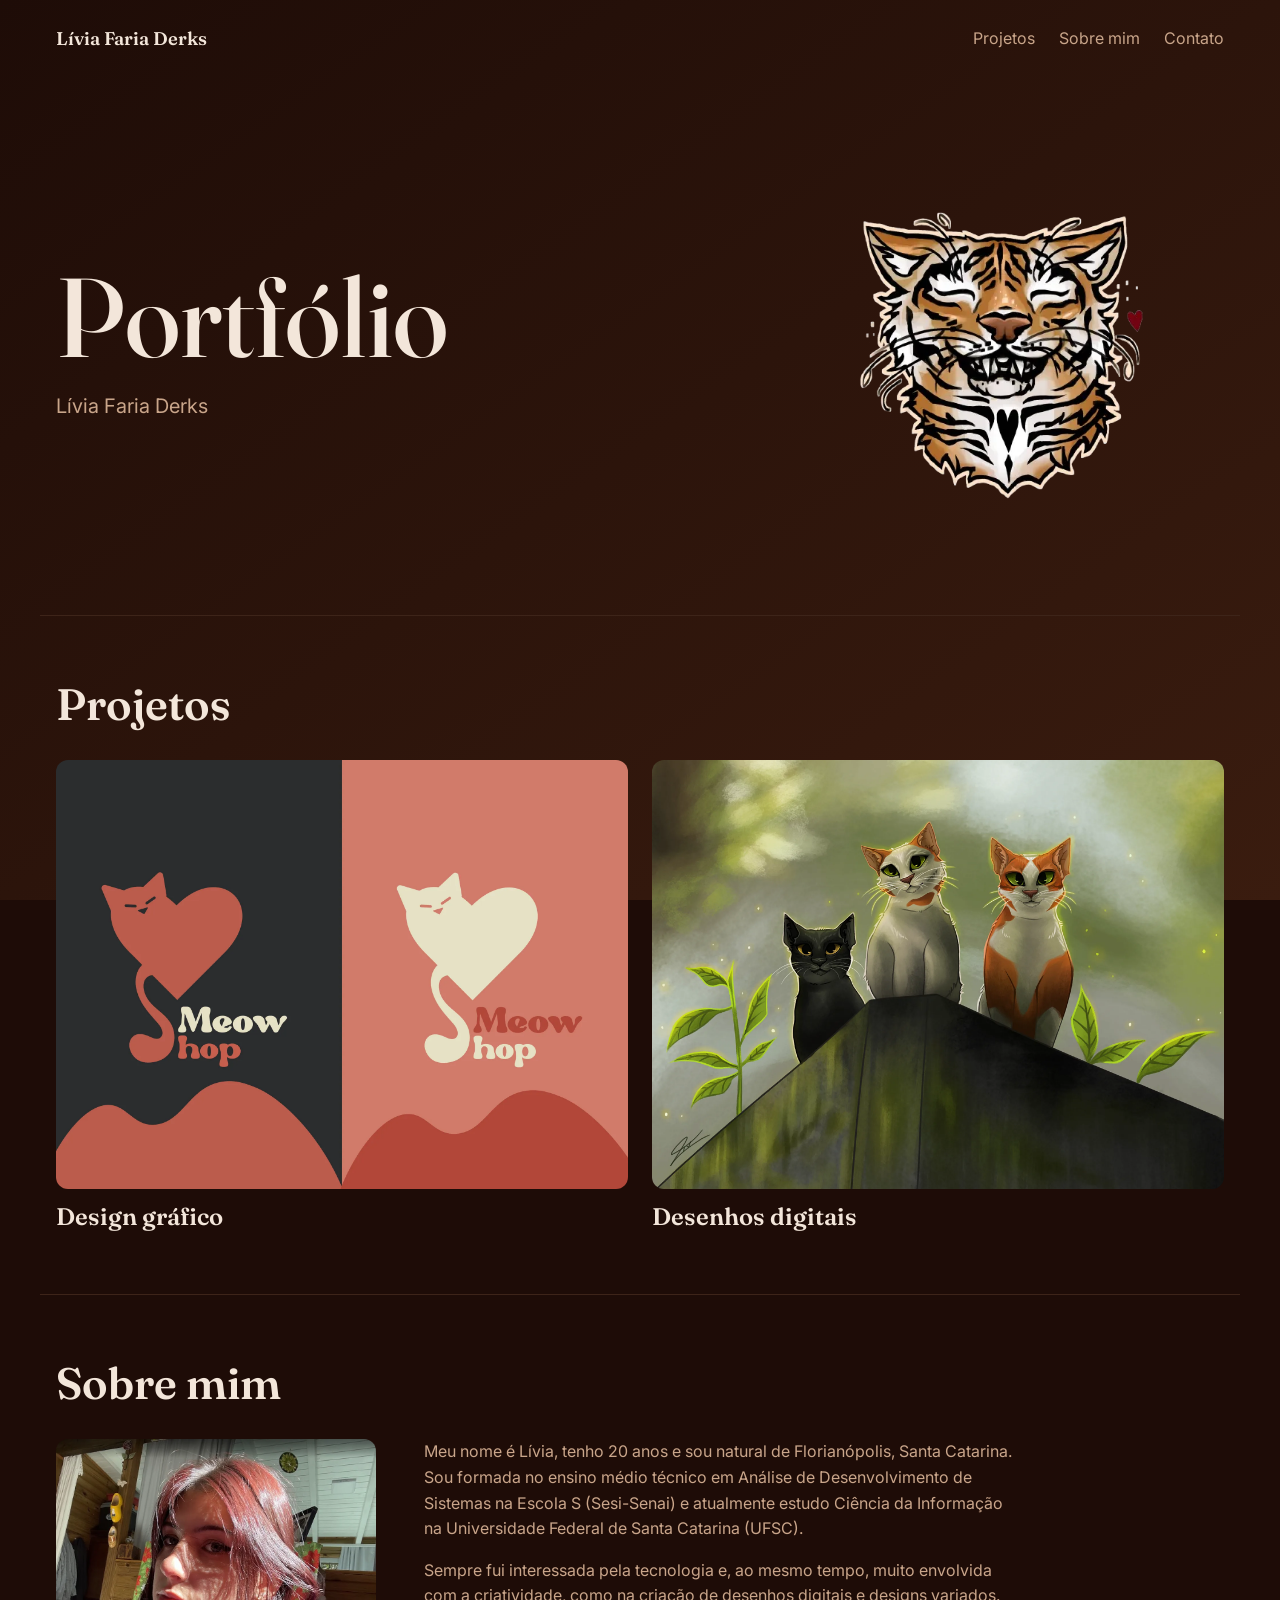
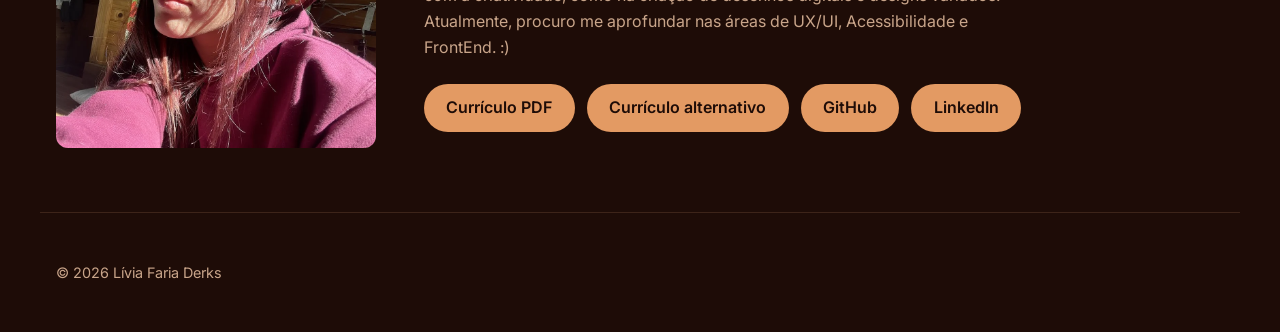
==== index.html @ b74f43a2 "design grafico vem antes de desenhos" ====
<!DOCTYPE html>
<html lang="pt-br">

<head>
  <meta charset="UTF-8" />
  <meta name="viewport" content="width=device-width, initial-scale=1.0" />
  <meta name="description" content="Portfólio de Lívia Faria Derks: desenhos digitais e design gráfico." />
  <link rel="preconnect" href="https://fonts.googleapis.com" />
  <link rel="preconnect" href="https://fonts.gstatic.com" crossorigin />
  <link href="https://fonts.googleapis.com/css2?family=Fraunces:opsz,wght@9..144,500;9..144,600&family=Inter:wght@400;600&display=swap" rel="stylesheet" />
  <link rel="stylesheet" href="css/base.css" />
  <link rel="stylesheet" href="css/home.css" />
  <title>Portfólio | Lívia Faria Derks</title>
</head>

<body>
  <header class="topo container">
    <a href="#inicio" class="topo__nome">Lívia Faria Derks</a>
    <nav aria-label="Principal">
      <ul class="topo__links">
        <li><a href="#projetos">Projetos</a></li>
        <li><a href="#sobre">Sobre mim</a></li>
        <li>
          <a href="https://mail.google.com/mail/?view=cm&amp;fs=1&amp;to=liviadks@gmail.com" target="_blank"
            rel="noopener noreferrer">Contato<span class="sr-only"> (abre em nova aba)</span></a>
        </li>
      </ul>
    </nav>
  </header>

  <main>
    <section class="inicio container" id="inicio">
      <div>
        <h1>Portfólio</h1>
        <p class="inicio__nome">Lívia Faria Derks</p>
      </div>
      <img src="assets/img/ui/header.webp" alt="header" class="inicio__img" width="512" height="487" />
    </section>

    <section class="projetos container" id="projetos">
      <h2>Projetos</h2>
      <div class="projetos__lista">
        <a href="design.html" class="projeto-card">
          <img src="assets/img/design/meowshop/identidade-visual.webp" alt="" width="2000" height="1414"
            loading="lazy" />
          <h3>Design gráfico</h3>
        </a>
        <a href="desenhos.html" class="projeto-card">
          <img src="assets/img/desenhos/stray.webp" alt="" width="2000" height="1604" loading="lazy" />
          <h3>Desenhos digitais</h3>
        </a>
      </div>
    </section>

    <section class="sobre container" id="sobre">
      <h2>Sobre mim</h2>
      <div class="sobre__conteudo">
        <img src="assets/img/ui/foto-livia.webp" alt="about" class="sobre__foto" width="940" height="905"
          loading="lazy" />
        <div class="sobre__texto">
          <p>
            Meu nome é Lívia, tenho 20 anos e sou natural de Florianópolis, Santa Catarina. Sou formada no ensino médio
            técnico em Análise de Desenvolvimento de Sistemas na Escola S (Sesi-Senai) e atualmente estudo Ciência da
            Informação na Universidade Federal de Santa Catarina (UFSC).
          </p>
          <p>
            Sempre fui interessada pela tecnologia e, ao mesmo tempo, muito envolvida com a criatividade, como na criação
            de desenhos digitais e designs variados. Atualmente, procuro me aprofundar nas áreas de UX/UI, Acessibilidade
            e FrontEnd. :)
          </p>
          <div class="sobre__links">
            <a class="btn" href="assets/docs/curriculo-livia-faria-derks.docx" download>Currículo PDF</a>
            <a class="btn" href="https://meu-curriculo-roan.vercel.app/" target="_blank"
              rel="noopener noreferrer">Currículo alternativo<span class="sr-only"> (abre em nova aba)</span></a>
            <a class="btn" href="https://github.com/liviadks" target="_blank" rel="noopener noreferrer">GitHub<span
                class="sr-only"> (abre em nova aba)</span></a>
            <a class="btn" href="https://www.linkedin.com/in/l%C3%ADviadks/" target="_blank"
              rel="noopener noreferrer">LinkedIn<span class="sr-only"> (abre em nova aba)</span></a>
          </div>
        </div>
      </div>
    </section>
  </main>

  <footer class="rodape container">
    <p>© 2026 Lívia Faria Derks</p>
  </footer>
</body>

</html>
---- css/base.css ----
:root {
  --fundo: #1e0c07;
  --fundo-2: #2a1610;
  --borda: #3d2419;
  --texto: #f3e6da;
  --texto-2: #c9a58a;
  --destaque: #e39a63;
  --destaque-hover: #eeb07f;
  --fonte-titulo: "Fraunces", Georgia, serif;
  --fonte-texto: "Inter", system-ui, sans-serif;
  --largura: 1200px;
}

* {
  padding: 0;
  margin: 0;
  box-sizing: border-box;
}

html {
  scroll-behavior: smooth;
}

body {
  font-family: var(--fonte-texto);
  line-height: 1.6;
  min-height: 100vh;
  color: var(--texto);
  background-color: var(--fundo);
  background-image: linear-gradient(to bottom right, var(--fundo), #3a1c0f);
  background-attachment: fixed;
}

img {
  display: block;
  max-width: 100%;
  height: auto;
}

h1, h2, h3 {
  font-family: var(--fonte-titulo);
  font-weight: 600;
  line-height: 1.1;
}

a {
  color: var(--destaque);
}

a:hover {
  color: var(--destaque-hover);
}

:focus-visible {
  outline: 2px solid var(--destaque);
  outline-offset: 3px;
}

.container {
  max-width: var(--largura);
  margin-inline: auto;
  padding-inline: 1rem;
}

/* so pra leitor de tela */
.sr-only {
  position: absolute;
  width: 1px;
  height: 1px;
  overflow: hidden;
  clip: rect(0 0 0 0);
  white-space: nowrap;
}

/* topo */
.topo {
  display: flex;
  flex-wrap: wrap;
  align-items: center;
  justify-content: space-between;
  gap: 0.5rem 2rem;
  padding-block: 1.5rem;
}

.topo__nome {
  font-family: var(--fonte-titulo);
  font-size: 1.15rem;
  font-weight: 600;
  color: var(--texto);
  text-decoration: none;
}

.topo__links {
  display: flex;
  flex-wrap: wrap;
  gap: 0.25rem 1.5rem;
  list-style: none;
}

.topo__links a {
  color: var(--texto-2);
  text-decoration: none;
}

.topo__links a:hover {
  color: var(--texto);
}

/* botao */
.btn {
  display: inline-block;
  padding: 0.7rem 1.4rem;
  font-weight: 600;
  color: var(--fundo);
  background-color: var(--destaque);
  border: none;
  border-radius: 5rem;
  text-decoration: none;
  cursor: pointer;
  transition: background-color 0.2s;
}

.btn:hover {
  color: var(--fundo);
  background-color: var(--destaque-hover);
}

.rodape {
  padding-block: 3rem;
  font-size: 0.9rem;
  color: var(--texto-2);
  border-top: 1px solid var(--borda);
}

@media (prefers-reduced-motion: reduce) {
  html {
    scroll-behavior: auto;
  }

  * {
    transition: none !important;
  }
}
---- css/home.css ----
/* inicio */
.inicio {
  display: grid;
  gap: 2rem;
  align-items: center;
  padding-block: 3rem 5rem;
}

.inicio h1 {
  font-size: clamp(3.5rem, 12vw, 7rem);
  font-weight: 500;
}

.inicio__nome {
  margin-top: 0.75rem;
  font-size: 1.25rem;
  color: var(--texto-2);
}

.inicio__img {
  width: min(100%, 380px);
  justify-self: center;
}

/* projetos */
.projetos,
.sobre {
  padding-block: 4rem;
  border-top: 1px solid var(--borda);
}

.projetos h2,
.sobre h2 {
  margin-bottom: 2rem;
  font-size: clamp(2rem, 6vw, 2.75rem);
}

.projetos__lista {
  display: grid;
  grid-template-columns: repeat(auto-fit, minmax(min(100%, 320px), 1fr));
  gap: 1.5rem;
}

.projeto-card {
  display: block;
  color: var(--texto);
  text-decoration: none;
}

.projeto-card img {
  width: 100%;
  aspect-ratio: 4 / 3;
  object-fit: cover;
  border-radius: 0.75rem;
  transition: opacity 0.2s;
}

.projeto-card:hover img {
  opacity: 0.85;
}

.projeto-card h3 {
  margin-top: 0.9rem;
  font-size: 1.5rem;
}

.projeto-card:hover {
  color: var(--destaque);
}

/* sobre mim */
.sobre__conteudo {
  display: grid;
  gap: 2rem;
  align-items: start;
}

.sobre__foto {
  width: min(100%, 320px);
  border-radius: 0.75rem;
}

.sobre__texto p {
  max-width: 60ch;
  margin-bottom: 1rem;
  color: var(--texto-2);
}

.sobre__links {
  display: flex;
  flex-wrap: wrap;
  gap: 0.75rem;
  margin-top: 1.5rem;
}

@media (min-width: 768px) {
  .inicio {
    grid-template-columns: 3fr 2fr;
    padding-block: 5rem 6rem;
  }

  .sobre__conteudo {
    grid-template-columns: 320px 1fr;
    gap: 3rem;
  }
}
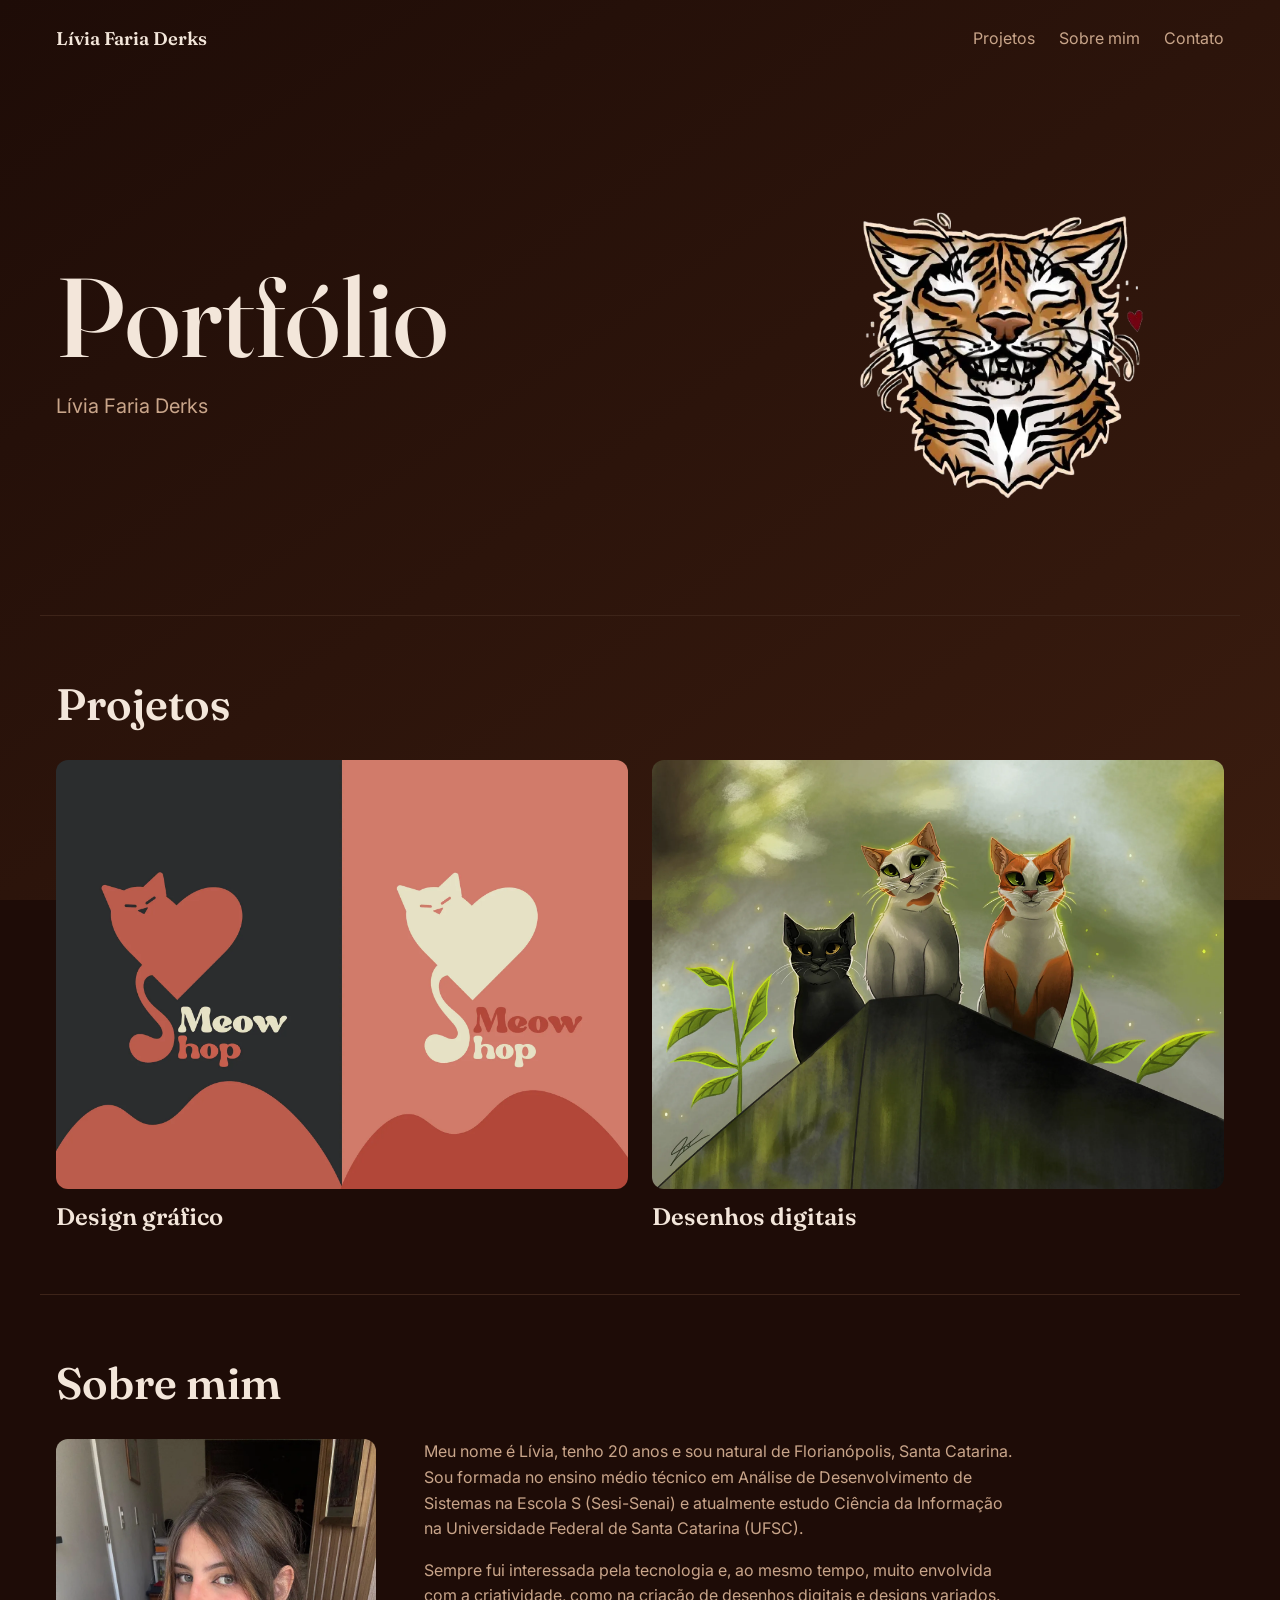
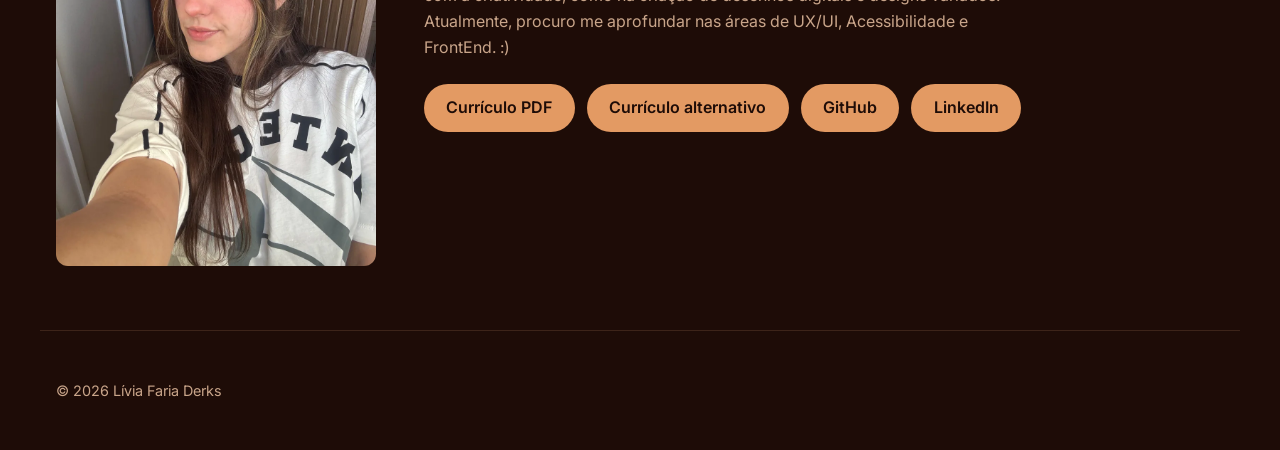
==== commit 8efa333e: "troca a foto do sobre mim" ====
--- a/index.html
+++ b/index.html
@@ -34,7 +34,7 @@
         <h1>Portfólio</h1>
         <p class="inicio__nome">Lívia Faria Derks</p>
       </div>
-      <img src="assets/img/ui/header.webp" alt="header" class="inicio__img" width="512" height="487" />
+      <img src="assets/img/ui/header.webp" alt="Ilustração de um tigre" class="inicio__img" width="512" height="487" />
     </section>
 
     <section class="projetos container" id="projetos">
@@ -55,7 +55,7 @@
     <section class="sobre container" id="sobre">
       <h2>Sobre mim</h2>
       <div class="sobre__conteudo">
-        <img src="assets/img/ui/foto-livia.webp" alt="about" class="sobre__foto" width="940" height="905"
+        <img src="assets/img/ui/livia-portfolio.webp" alt="Foto da Lívia" class="sobre__foto" width="900" height="1200"
           loading="lazy" />
         <div class="sobre__texto">
           <p>
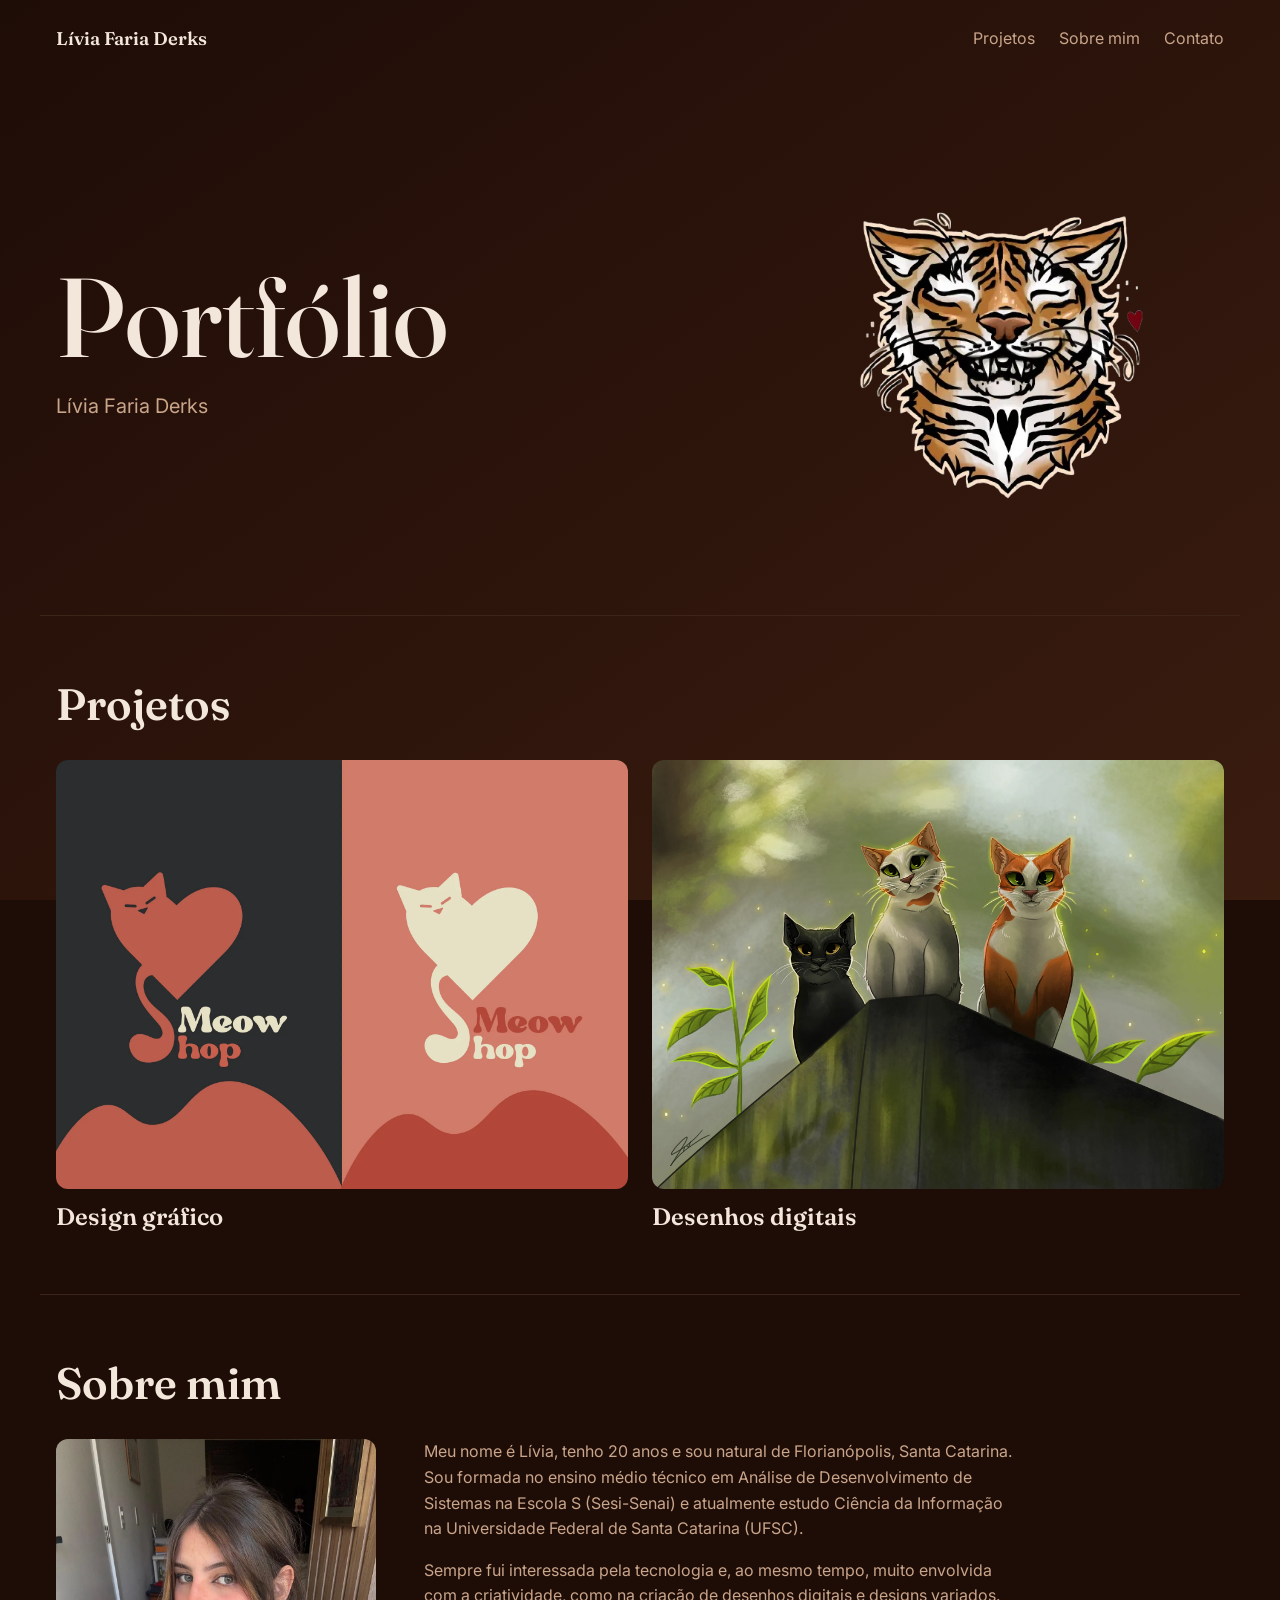
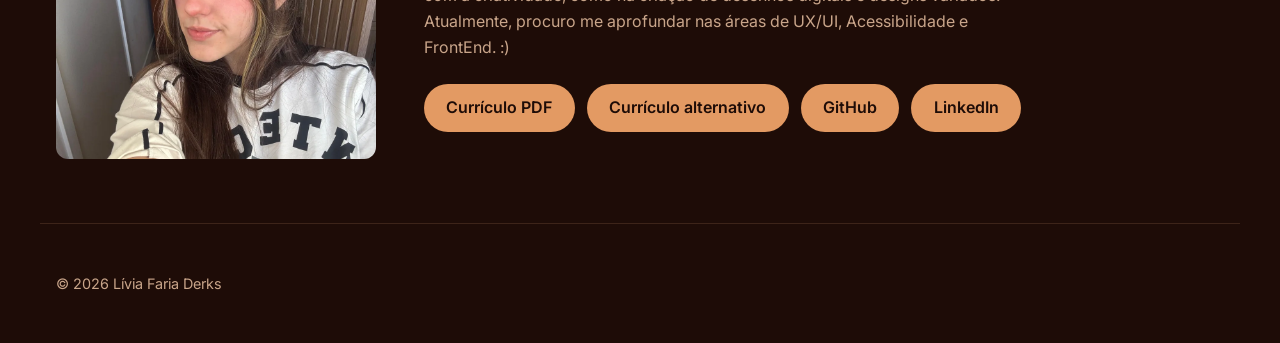
==== commit dcc4fd53: "corta a foto do sobre mim" ====
--- a/index.html
+++ b/index.html
@@ -55,7 +55,7 @@
     <section class="sobre container" id="sobre">
       <h2>Sobre mim</h2>
       <div class="sobre__conteudo">
-        <img src="assets/img/ui/livia-portfolio.webp" alt="Foto da Lívia" class="sobre__foto" width="900" height="1200"
+        <img src="assets/img/ui/livia-portfolio.webp" alt="Foto da Lívia" class="sobre__foto" width="1000" height="1000"
           loading="lazy" />
         <div class="sobre__texto">
           <p>
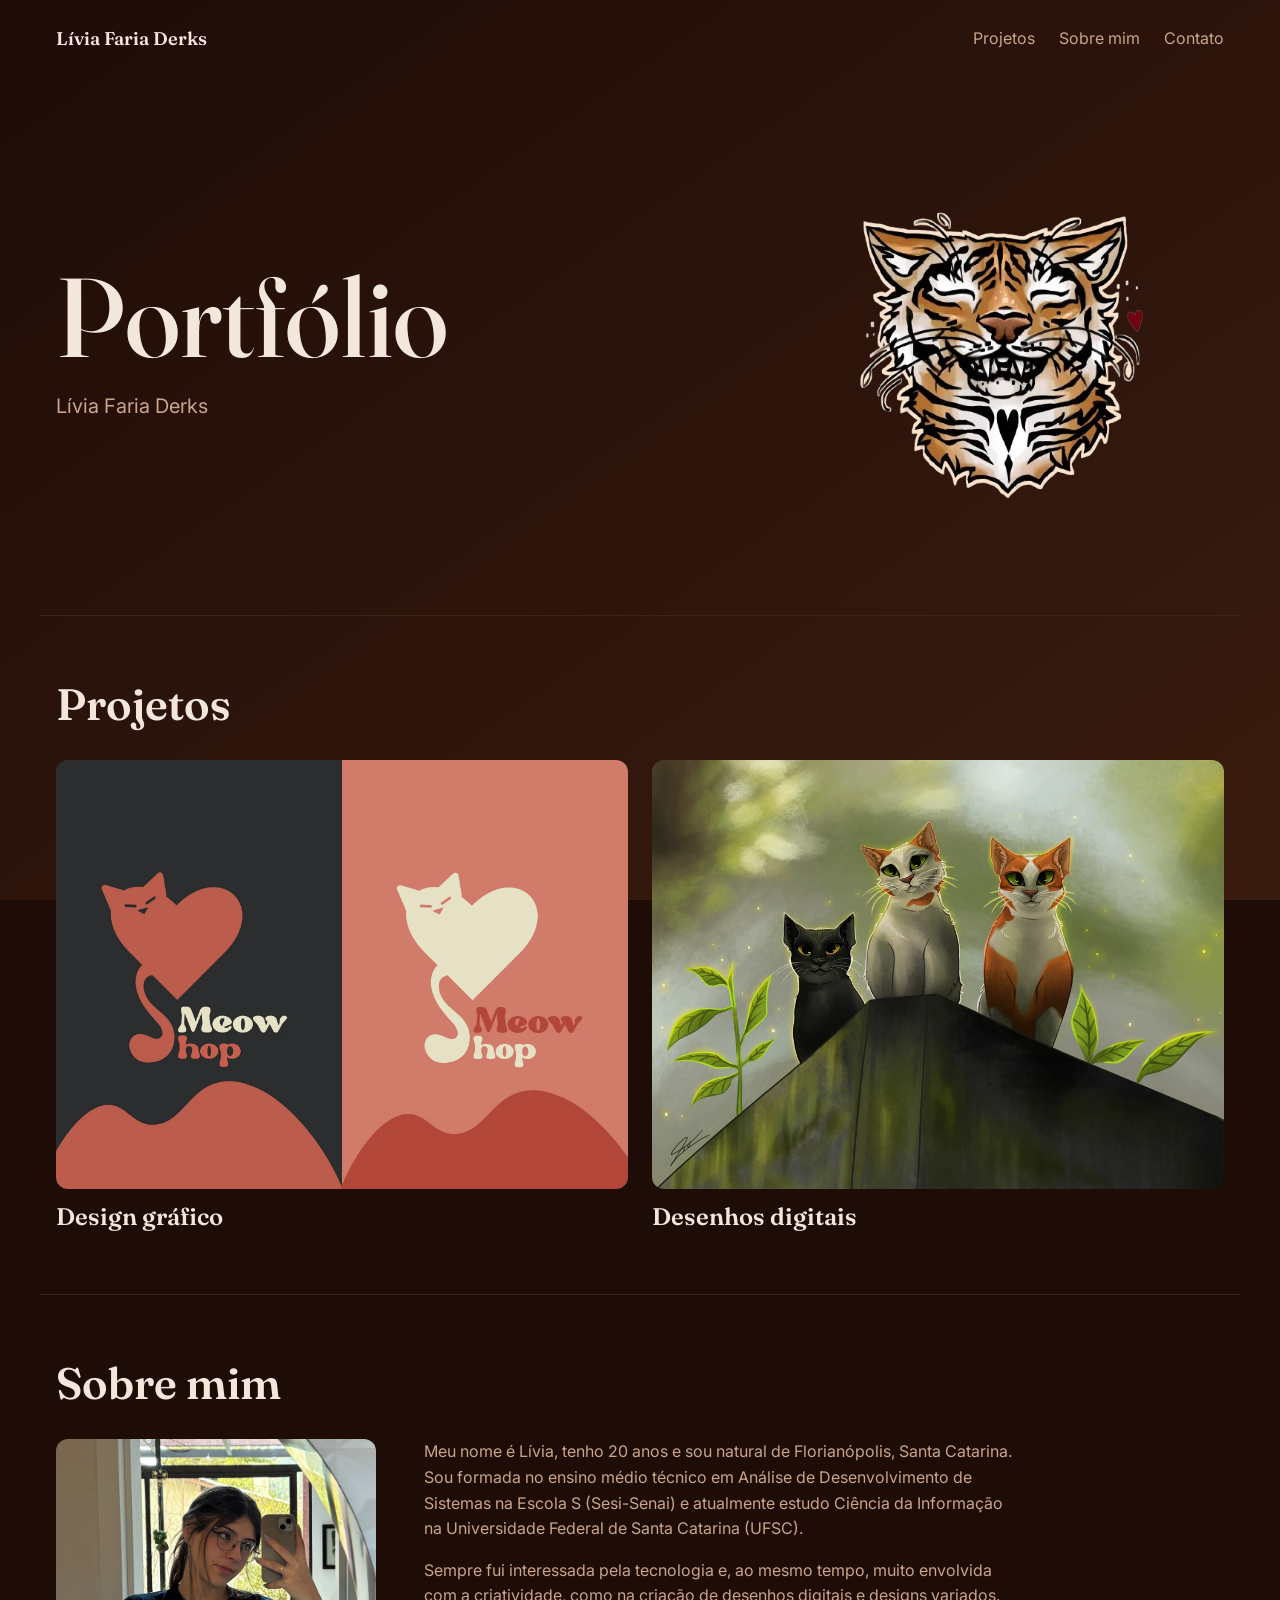
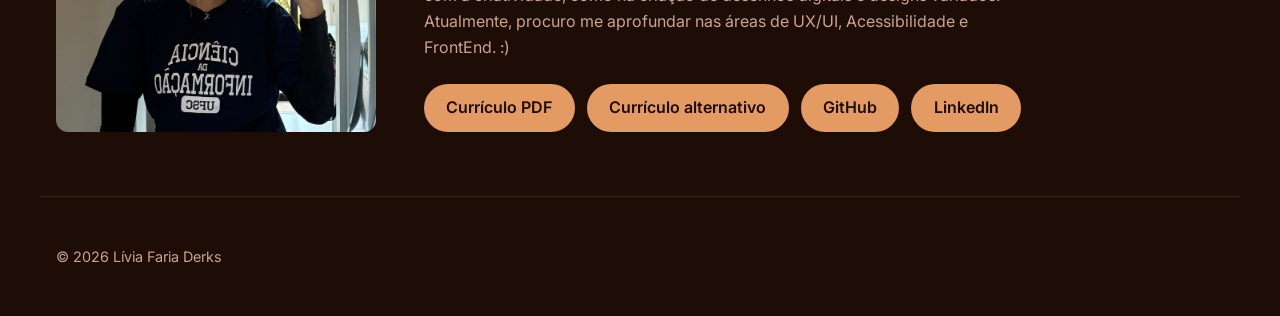
==== commit 7dad9010: "foto do sobre mim alinhada com os botoes" ====
--- a/index.html
+++ b/index.html
@@ -55,8 +55,10 @@
     <section class="sobre container" id="sobre">
       <h2>Sobre mim</h2>
       <div class="sobre__conteudo">
-        <img src="assets/img/ui/livia-portfolio.webp" alt="Foto da Lívia" class="sobre__foto" width="1000" height="1000"
-          loading="lazy" />
+        <div class="sobre__img">
+          <img src="assets/img/ui/livia-portfolio.webp" alt="Foto da Lívia" class="sobre__foto" width="1600"
+            height="1546" loading="lazy" />
+        </div>
         <div class="sobre__texto">
           <p>
             Meu nome é Lívia, tenho 20 anos e sou natural de Florianópolis, Santa Catarina. Sou formada no ensino médio
--- a/css/home.css
+++ b/css/home.css
@@ -102,5 +102,20 @@
   .sobre__conteudo {
     grid-template-columns: 320px 1fr;
     gap: 3rem;
+    align-items: stretch;
+  }
+
+  /* foto termina junto com os botoes */
+  .sobre__img {
+    position: relative;
+  }
+
+  .sobre__foto {
+    position: absolute;
+    inset: 0;
+    width: 100%;
+    height: 100%;
+    object-fit: cover;
+    object-position: top;
   }
 }
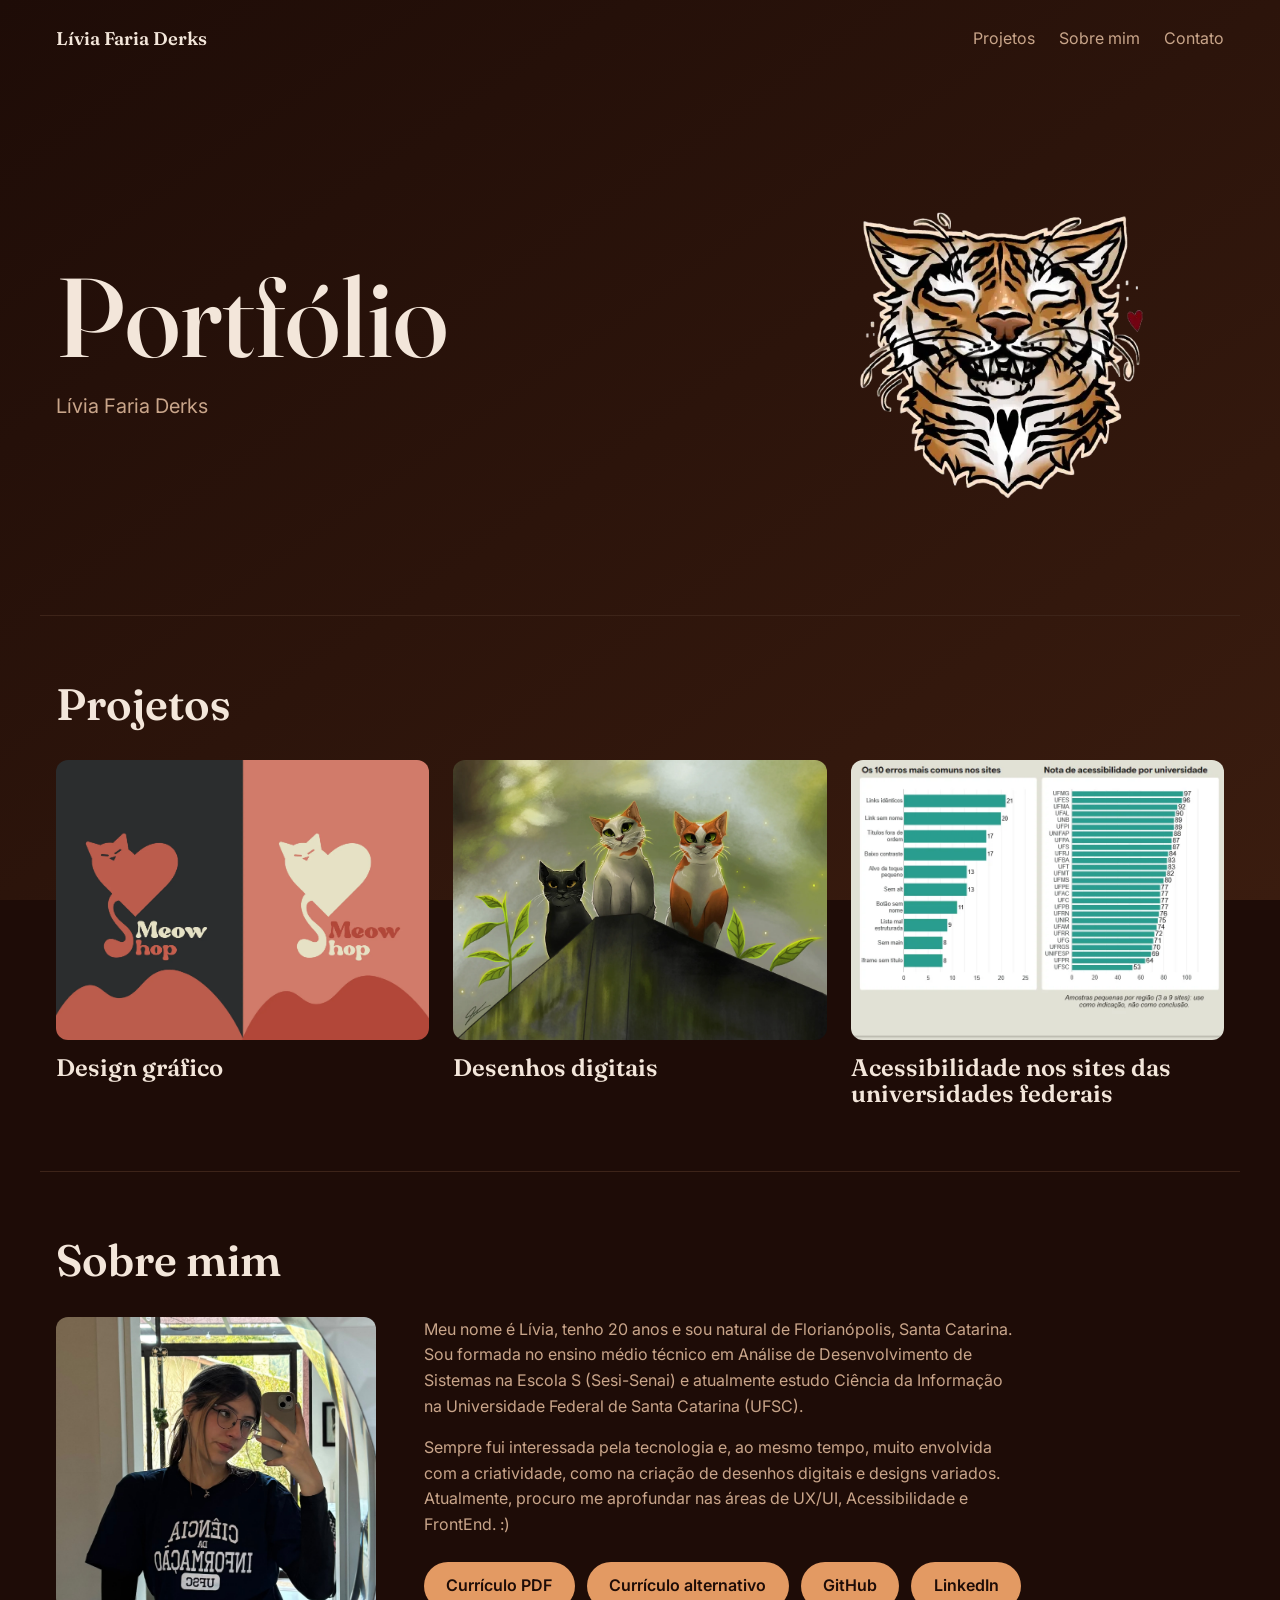
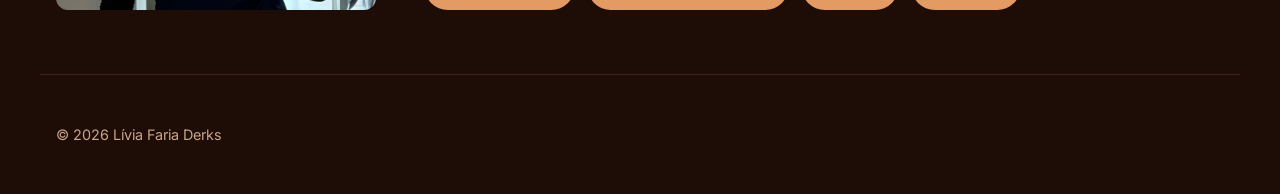
==== commit 4beaea8f: "adiciona o projeto de acessibilidade e link pra pular pro conteudo" ====
--- a/index.html
+++ b/index.html
@@ -14,6 +14,7 @@
 </head>
 
 <body>
+  <a class="pular-link" href="#conteudo">Pular para o conteúdo</a>
   <header class="topo container">
     <a href="#inicio" class="topo__nome">Lívia Faria Derks</a>
     <nav aria-label="Principal">
@@ -28,7 +29,7 @@
     </nav>
   </header>
 
-  <main>
+  <main id="conteudo">
     <section class="inicio container" id="inicio">
       <div>
         <h1>Portfólio</h1>
@@ -48,6 +49,10 @@
         <a href="desenhos.html" class="projeto-card">
           <img src="assets/img/desenhos/stray.webp" alt="" width="2000" height="1604" loading="lazy" />
           <h3>Desenhos digitais</h3>
+        </a>
+        <a href="acessibilidade.html" class="projeto-card">
+          <img src="assets/img/acessibilidade/dashboard.webp" alt="" width="846" height="634" loading="lazy" />
+          <h3>Acessibilidade nos sites das universidades federais</h3>
         </a>
       </div>
     </section>
--- a/css/base.css
+++ b/css/base.css
@@ -60,6 +60,24 @@
   max-width: var(--largura);
   margin-inline: auto;
   padding-inline: 1rem;
+}
+
+/* link pra pular direto pro conteudo (aparece no tab) */
+.pular-link {
+  position: absolute;
+  top: -100px;
+  left: 1rem;
+  z-index: 10;
+  padding: 0.75rem 1rem;
+  font-weight: 600;
+  color: var(--fundo);
+  background-color: var(--destaque);
+  border-radius: 0.5rem;
+}
+
+.pular-link:focus {
+  top: 1rem;
+  color: var(--fundo);
 }
 
 /* so pra leitor de tela */
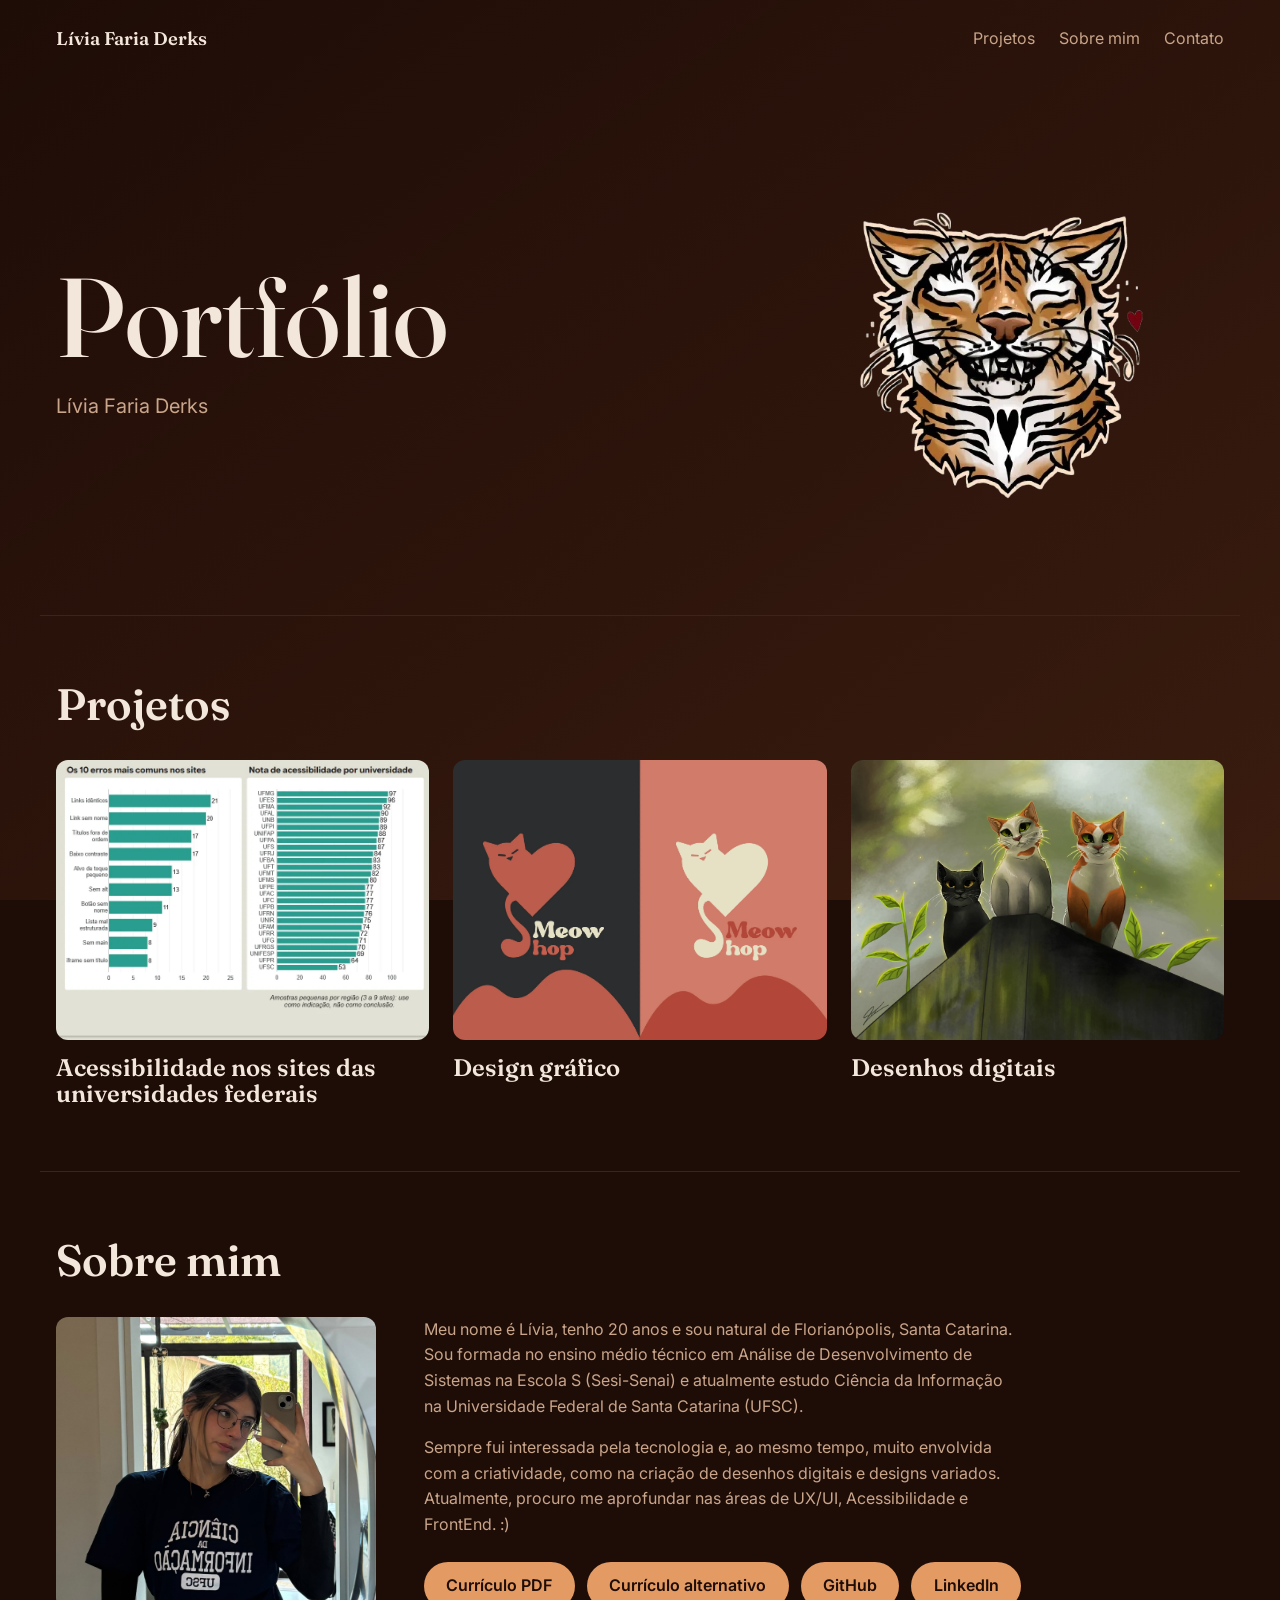
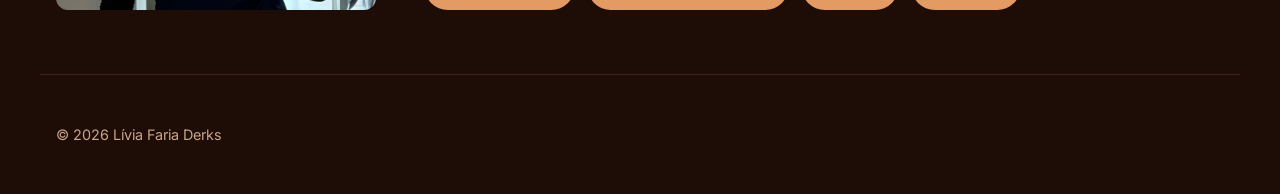
==== commit 916ad302: "acessibilidade primeiro nos projetos" ====
--- a/index.html
+++ b/index.html
@@ -41,6 +41,10 @@
     <section class="projetos container" id="projetos">
       <h2>Projetos</h2>
       <div class="projetos__lista">
+        <a href="acessibilidade.html" class="projeto-card">
+          <img src="assets/img/acessibilidade/dashboard.webp" alt="" width="846" height="634" loading="lazy" />
+          <h3>Acessibilidade nos sites das universidades federais</h3>
+        </a>
         <a href="design.html" class="projeto-card">
           <img src="assets/img/design/meowshop/identidade-visual.webp" alt="" width="2000" height="1414"
             loading="lazy" />
@@ -49,10 +53,6 @@
         <a href="desenhos.html" class="projeto-card">
           <img src="assets/img/desenhos/stray.webp" alt="" width="2000" height="1604" loading="lazy" />
           <h3>Desenhos digitais</h3>
-        </a>
-        <a href="acessibilidade.html" class="projeto-card">
-          <img src="assets/img/acessibilidade/dashboard.webp" alt="" width="846" height="634" loading="lazy" />
-          <h3>Acessibilidade nos sites das universidades federais</h3>
         </a>
       </div>
     </section>
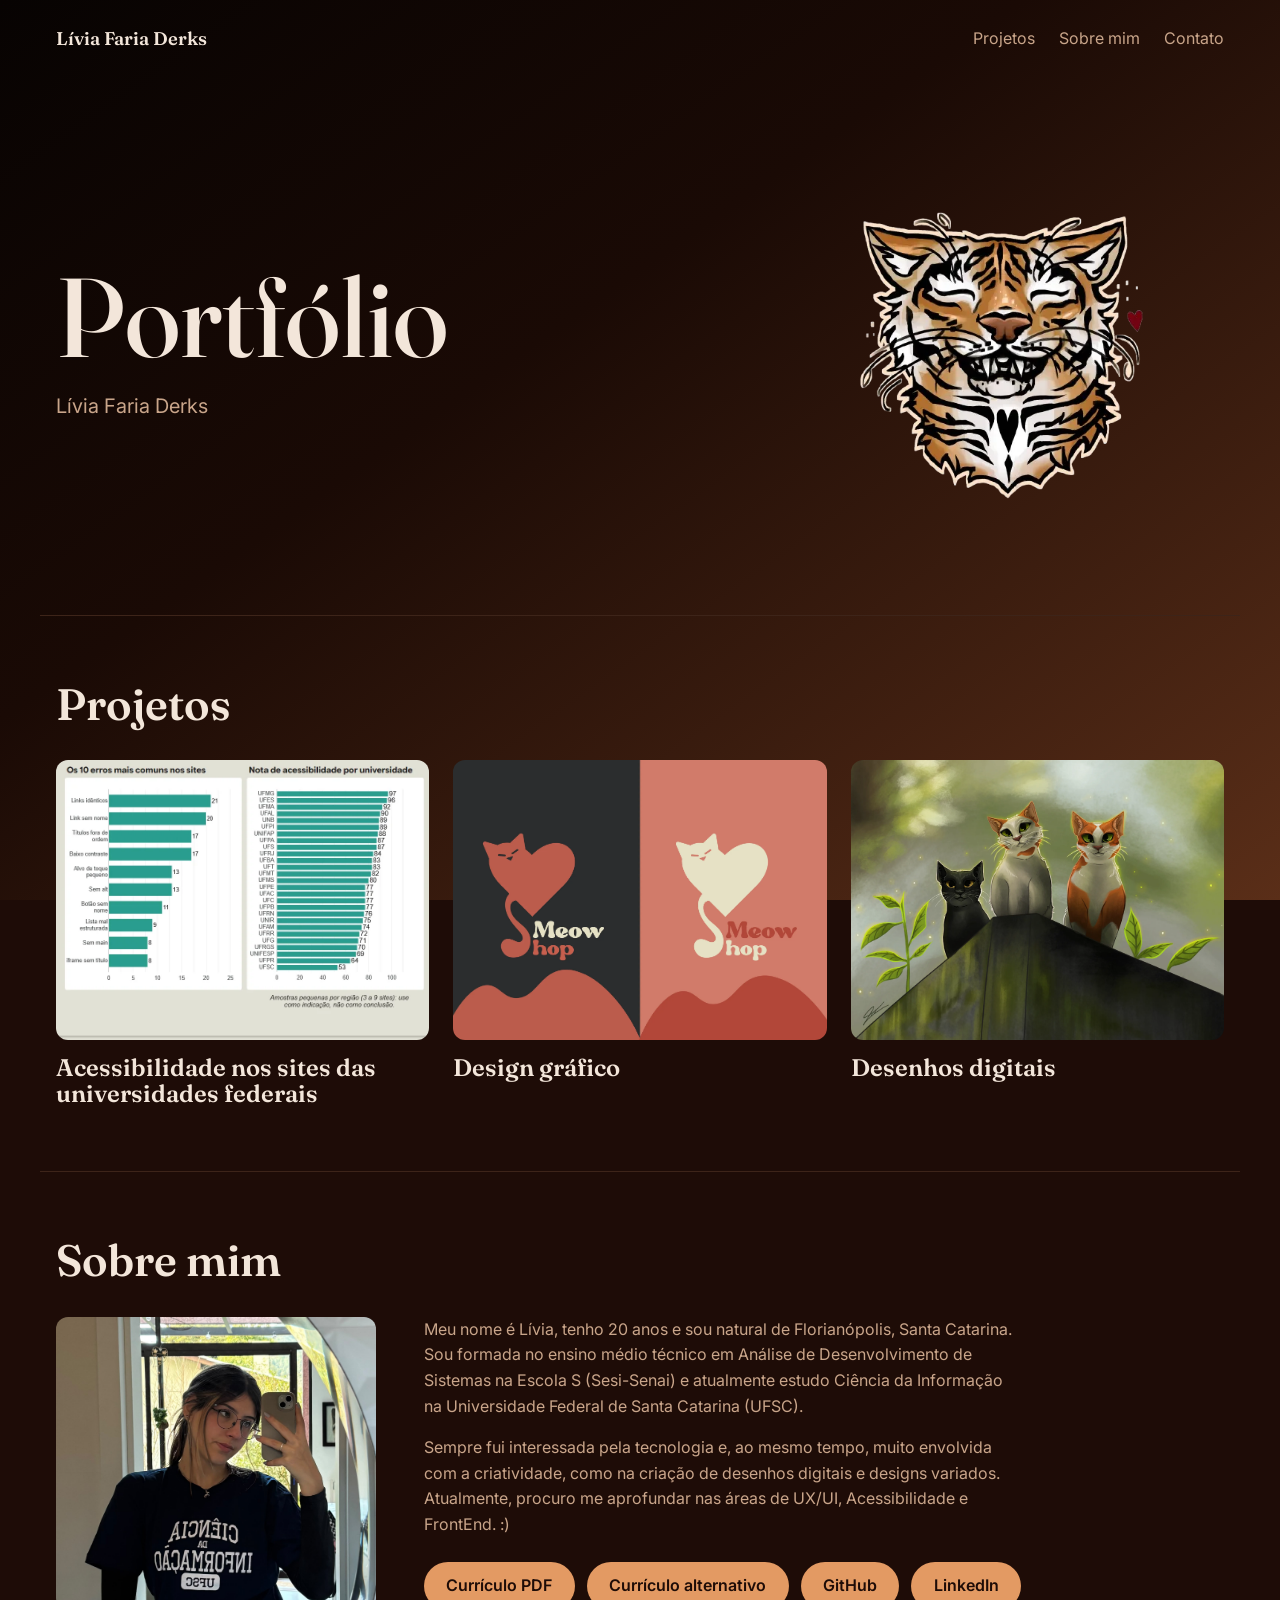
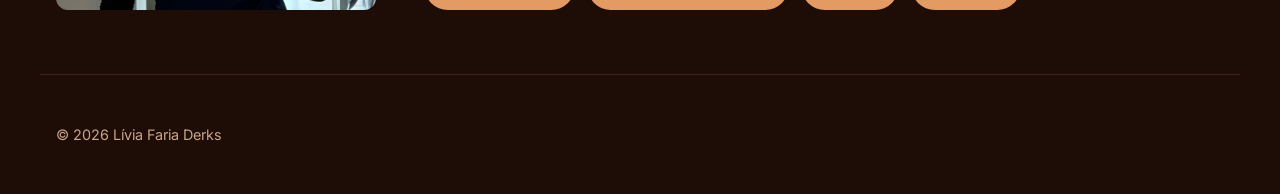
==== commit 0cb0787f: "curriculo em pdf" ====
--- a/index.html
+++ b/index.html
@@ -76,7 +76,8 @@
             e FrontEnd. :)
           </p>
           <div class="sobre__links">
-            <a class="btn" href="assets/docs/curriculo-livia-faria-derks.docx" download>Currículo PDF</a>
+            <a class="btn" href="assets/docs/curriculo-livia-faria-derks.pdf" target="_blank"
+              rel="noopener noreferrer">Currículo PDF<span class="sr-only"> (abre em nova aba)</span></a>
             <a class="btn" href="https://meu-curriculo-roan.vercel.app/" target="_blank"
               rel="noopener noreferrer">Currículo alternativo<span class="sr-only"> (abre em nova aba)</span></a>
             <a class="btn" href="https://github.com/liviadks" target="_blank" rel="noopener noreferrer">GitHub<span
--- a/css/base.css
+++ b/css/base.css
@@ -27,7 +27,7 @@
   min-height: 100vh;
   color: var(--texto);
   background-color: var(--fundo);
-  background-image: linear-gradient(to bottom right, var(--fundo), #3a1c0f);
+  background-image: linear-gradient(to bottom right, #070302, #1a0a05 40%, #5a2e18);
   background-attachment: fixed;
 }
 
